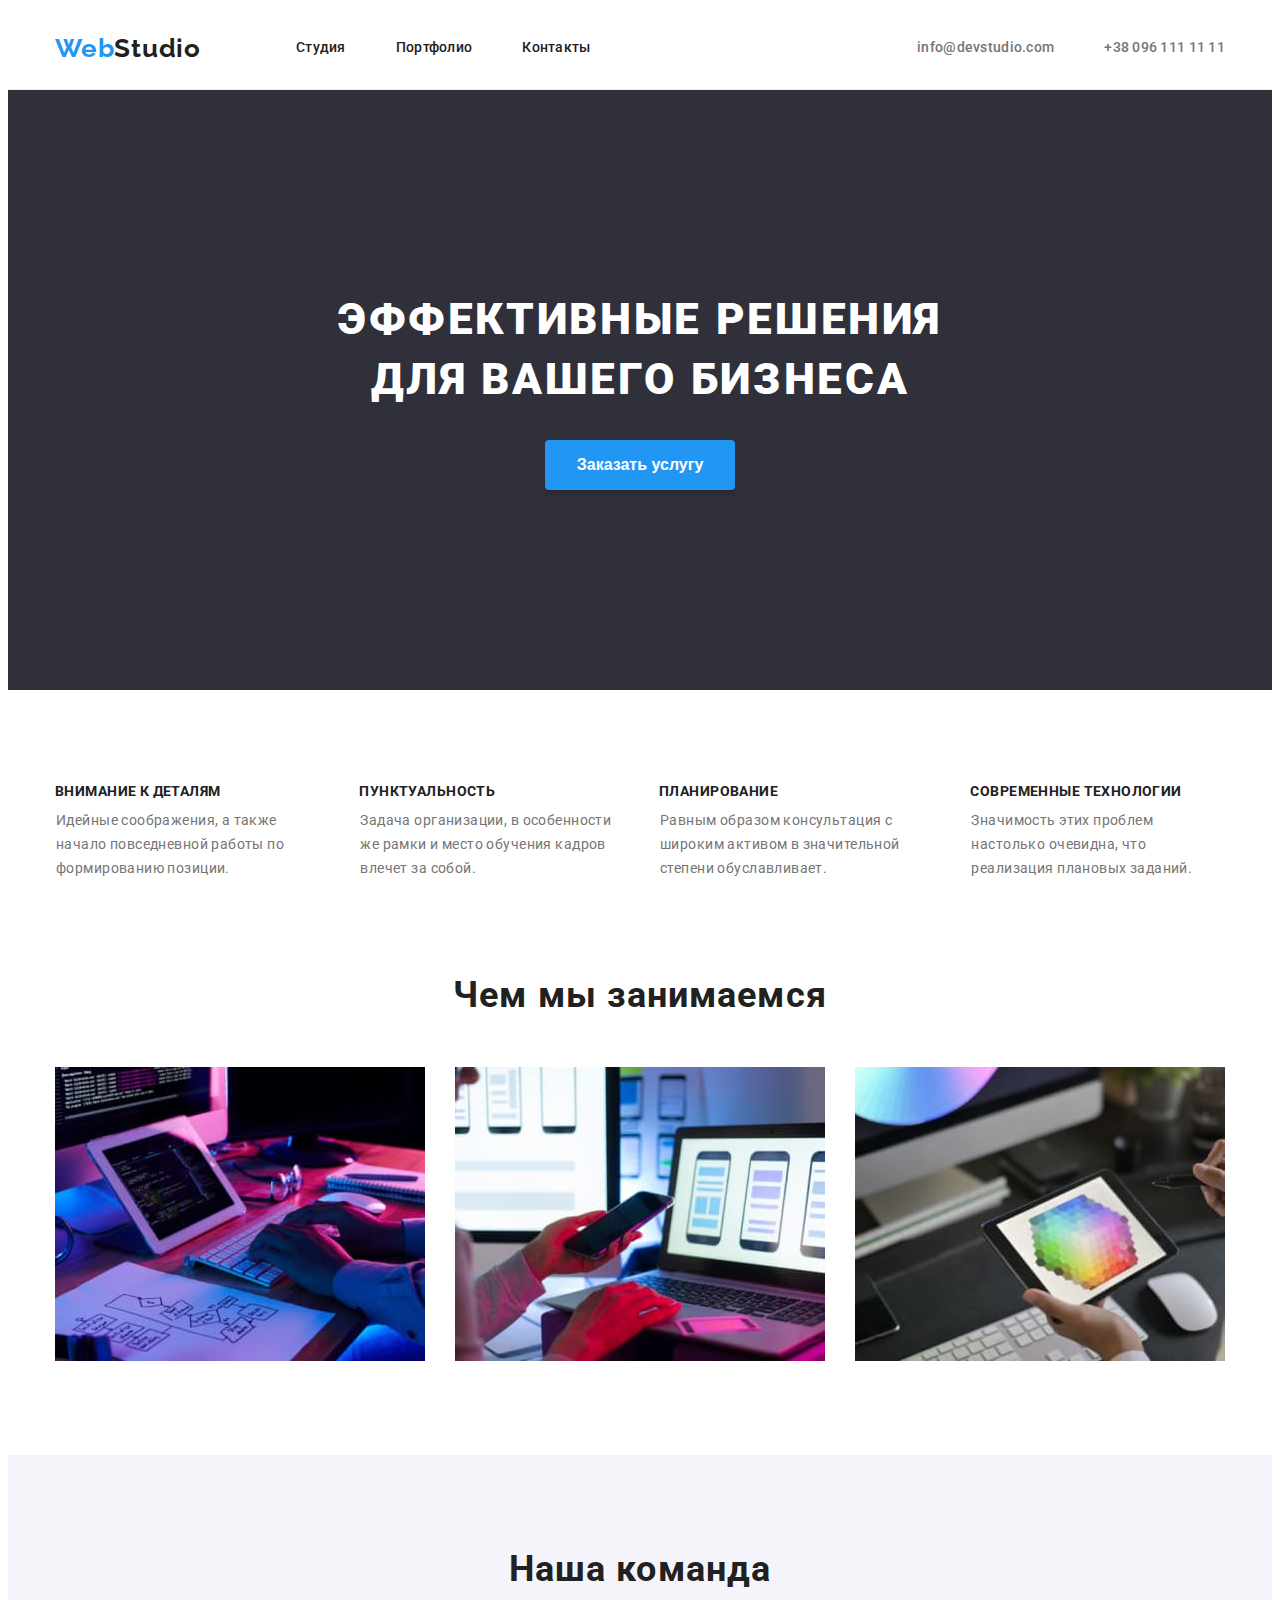
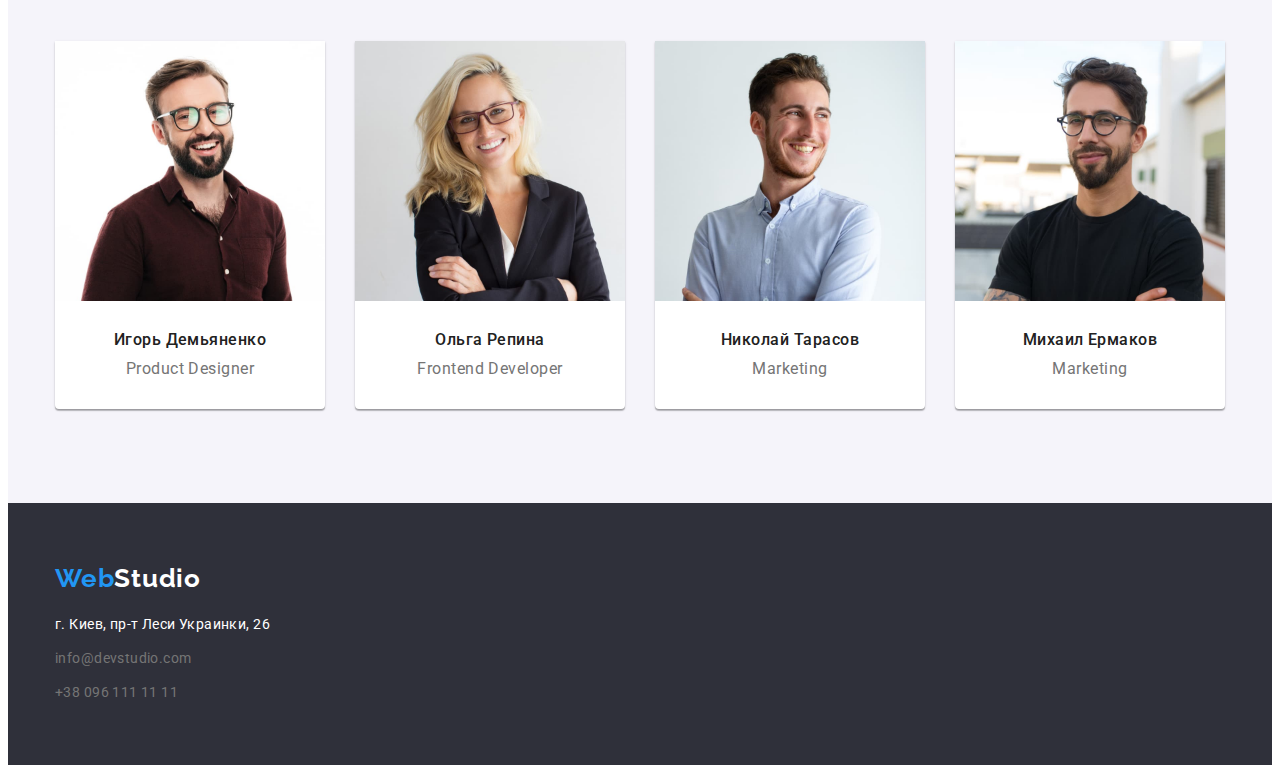
==== index.html @ 59907f2d "added files" ====
<!DOCTYPE html>
<html lang="ru">
<head>
    <meta charset="UTF-8">
    <meta http-equiv="X-UA-Compatible" content="IE=edge">
    <meta name="viewport" content="width=device-width, initial-scale=1.0">
    <title>Студия</title>
    <link rel="stylesheet" href="https://cdnjs.cloudflare.com/ajax/libs/modern-normalize/1.0.0/modern-normalize.min.css"
        integrity="sha512-ISS7cAi1PEhQ8jnbJpJZMd29NlhNj4AWYyLOSp2CE/CsHxTCu+r+t0D2yoJudVrd0/8fTVPUVDzY5Tvli75u/g=="
        crossorigin="anonymous" />
    <link href="https://fonts.googleapis.com/css2?family=Raleway:wght@700&family=Roboto:wght@400;500;700;900&display=swap"
        rel="stylesheet">
    <link rel="stylesheet" href="./css/styles.css">
</head>
<body class="body">
    <!----- HEADER ----->
    <header>
        <div class="header container">
            <nav class="nav">
                <a class="logo link" href="/">Web<span class="logo-studio">Studio</span></a>
                <ul class="nav-links list">
                    <li class="list"><a class="link" href="" class="active">Студия</a></li>
                    <li class="list"><a class="link" href="./portfolio.html">Портфолио</a></li>
                    <li class="list"><a class="link" href="#contacts">Контакты</a></li>   
                </ul>
            </nav>
            <ul class="header-contacts">
                <li class="list"><a class="link" href="mailto:info@devstudio.com">info@devstudio.com</a></li>
                <li class="list"><a class="link" href="tel:+380961111111">+38 096 111 11 11</a></li>
            </ul>
        </div>   
    </header>
    <main>
        <!----- HERO ----->
        <section class="section hero">
            <h1 class="hero-title">Эффективные решения <br /> для вашего бизнеса</h1>
            <button class="hero-button" type="button">Заказать услугу</button>
        </section>
        <!----- ADVANTAGES ----->
        <section class="section">
           <div class="container">
                <ul class="advantages list">
                    <li class="adv-list-description">
                        <h3>Внимание к деталям</h3>
                        <p>Идейные соображения, а также начало повседневной работы по формированию позиции.</p>
                    </li>
                    <li class="adv-list-description"> 
                        <h3>Пунктуальность</h3>
                        <p>Задача организации, в особенности же рамки и место обучения кадров влечет за собой.</p>
                    </li>
                    <li class="adv-list-description">
                        <h3>Планирование</h3>
                        <p>Равным образом консультация с широким активом в значительной степени обуславливает.</p>
                    </li>
                    <li class="adv-list-description">
                        <h3>Современные технологии</h3>
                        <p>Значимость этих проблем настолько очевидна, что реализация плановых заданий.</p>
                    </li>
                </ul>
                <section class="whatwedo">
                    <h2>Чем мы занимаемся</h2>
                    <ul class="activities list">
                        <li><img src="images/boxa.jpg" alt="Програмист работает в офисе" width="370"></li>
                        <li><img src="images/boxb.jpg" alt="Дизайнер создает интерфейс мобильного приложения" width="370"></li>
                        <li><img src="images/boxc.jpg" alt="Художник выбирает цвет на планшете" width="370"></li>
                    </ul>
                </section>
           </div>
        </section>
        <!----- TEAM ----->
        <section class="team section">
            <div class="container">
                <h2>Наша команда</h2>
                <ul class="members list">
                    <li class="member-card">
                        <img src="images/igor.jpg" alt="Фото Игоря Демьяненко" width="270">
                        <h3>Игорь Демьяненко</h3>
                        <p>Product Designer</p>
                    </li>
                    <li class="member-card">
                        <img src="images/olga.jpg" alt="Фото Ольги Репиной" width="270">
                        <h3>Ольга Репина</h3>
                        <p>Frontend Developer</p>
                    <li class="member-card">
                        <img src="images/nikolay.jpg" alt="Фото Николая Тарасова" width="270">
                        <h3>Николай Тарасов</h3>
                        <p>Marketing</p>
                    </li>
                    <li class="member-card">
                        <img src="images/michael.jpg" alt="Фото Михаила Ермакова" width="270">
                        <h3>Михаил Ермаков</h3>
                        <p>Marketing</p>
                    </li>
                </ul>
            </div>
        </section>
    </main>
    <!----- FOOTER ----->
    <footer class="footer" id="contacts">
        <div class="container">
            <a class="logo link" href="/">Web<span class="footer-logo-studio">Studio</span></a>
            <address class="address">г. Киев, пр-т Леси Украинки, 26</address>
            <ul class="footer-contacts list">
                <li class="mail-link"><a class="link" href="mailto:info@devstudio.com">info@devstudio.com</a></li>
                <li><a class="link" href="tel:+380961111111">+38 096 111 11 11</a></li>
            </ul>
        </div>    
    </footer>
</body>
</html>
---- css/styles.css ----
:root {
  --main-font-color: #212121;
  --alt-font-color: #757575;
  --brand-blue-color: #2196f3;
  --main-bg-color: #ffffff;
  --secondary-bg-color: #2f303a;
  --alt-bg-color: #f5f4fa;
}
h1,
h2,
h3,
h4,
h5,
h6,
p {
  margin: 0;
}
ul {
  margin: 0;
  padding: 0;
}
img {
  display: block;
}
.list {
  list-style: none;
}
.link {
  color: var(--main-font-color);
  text-decoration: none;
}
.body {
  font-family: Roboto, sans-serif;
  color: var(--main-font-color);
  background-color: var(--main-bg-color);
}
.container {
  width: 1200px;
  margin: 0 auto;
  box-sizing: border-box;
  padding: 0 15px;
}
.section {
  padding: 94px 0;
}

/* ============ HEADER ============ */
header {
  padding: 25px 0;
  border-bottom: 1px solid #ececec;
}
.header {
  font-weight: 500;
  font-size: 14px;
  line-height: 1.14;
  letter-spacing: 0.02em;
  display: flex;
  justify-content: space-between;
}
.logo {
  font-family: Raleway, sans-serif;
  font-style: normal;
  font-weight: bold;
  font-size: 26px;
  line-height: 1.19;
  letter-spacing: 0.03em;
  color: var(--brand-blue-color);
  margin-right: 95px;
}
.header .list {
  display: flex;
  align-items: center;
}
.logo-studio,
.nav-links {
  color: var(--main-font-color);
}
.nav-links .list:not(:last-child) {
  margin-right: 50px;
}
.nav,
.nav-links,
.header-contacts {
  display: flex;
}
.header-contacts .link {
  color: var(--alt-font-color);
}
.header-contacts .list:not(:first-child) {
  margin-left: 50px;
}
.nav-links :hover,
:focus,
.header-contacts :hover,
:focus {
  color: var(--brand-blue-color);
}
.active {
  color: var(--brand-blue-color);
}

/* ============ HERO ============ */
.hero {
  color: var(--main-bg-color);
  background: var(--secondary-bg-color);
  padding: 200px 0;
  display: flex;
  flex-direction: column;
  align-items: center;
}
.hero-title {
  font-weight: 900;
  font-size: 44px;
  line-height: 1.36;
  text-align: center;
  letter-spacing: 0.06em;
  text-transform: uppercase;
  margin-bottom: 30px;
}
.hero-button {
  background: var(--brand-blue-color);
  color: var(--main-bg-color);
  font-weight: bold;
  font-size: 16px;
  line-height: 1.87;
  padding: 10px 32px;
  box-shadow: 0px 4px 4px rgba(0, 0, 0, 0.15);
  border: none;
  border-radius: 4px;
  cursor: pointer;
}

/* ============ ADVANTAGES ============ */

.advantages h3 {
  font-weight: bold;
  font-size: 14px;
  line-height: 1.14;
  letter-spacing: 0.03em;
  text-transform: uppercase;
  margin-bottom: 10px;
}
.adv-list-description p {
  padding: 0 1px;
}
.whatwedo h2 {
  font-weight: bold;
  font-size: 36px;
  line-height: 1.16;
  letter-spacing: 0.03em;
  text-align: center;
  margin-bottom: 50px;
}
.advantages p {
  font-size: 14px;
  line-height: 1.71;
  letter-spacing: 0.03em;
  color: var(--alt-font-color);
}
.adv-list-description:not(:last-child) {
  margin-right: 30px;
}
.advantages {
  display: flex;
  margin-bottom: 94px;
}
.activities {
  display: flex;
  justify-content: space-between;
}

/* ============ TEAM ============ */

.team {
  background-color: var(--alt-bg-color);
}
.team h2 {
  font-weight: bold;
  font-size: 36px;
  line-height: 1.16;
  letter-spacing: 0.03em;
  text-align: center;
  margin-bottom: 50px;
}
.team h3 {
  font-weight: 500;
  font-size: 16px;
  line-height: 1.18;
  letter-spacing: 0.03em;
  margin-bottom: 10px;
}
.team p {
  font-weight: normal;
  font-size: 16px;
  line-height: 1.18;
  letter-spacing: 0.03em;
  color: var(--alt-font-color);
  margin-bottom: 30px;
}
.members {
  display: flex;
  justify-content: space-between;
}
.member-card {
  text-align: center;
  background-color: var(--main-bg-color);
  box-shadow: 0px 1px 3px rgba(0, 0, 0, 0.12), 0px 1px 1px rgba(0, 0, 0, 0.14),
    0px 2px 1px rgba(0, 0, 0, 0.2);
  border-radius: 0px 0px 4px 4px;
}
.member-card img {
  margin-bottom: 30px;
}

/* ============ FOOTER ============ */

.footer {
  background-color: var(--secondary-bg-color);
  padding: 60px 0;
}
.footer-logo-studio {
  color: var(--main-bg-color);
}
.address {
  margin-top: 20px;
  margin-bottom: 10px;
}
.mail-link {
  margin-bottom: 10px;
}
.address,
.footer-contacts {
  font-size: 14px;
  line-height: 1.71;
  letter-spacing: 0.03em;
  font-style: normal;
  color: var(--main-bg-color);
}
.footer-contacts a {
  color: var(--alt-font-color);
}
.footer-contacts :hover,
:focus {
  color: var(--brand-blue-color);
}

/* ============ PORTFOLIO ============ */

.portfolio-title {
  position: absolute;
  width: 1px;
  height: 1px;
  margin: -1px;
  border: 0;
  padding: 0;
  clip: rect(0 0 0 0);
  overflow: hidden;
}
.filter-item :hover,
:focus {
  font-family: inherit;
  color: var(--main-bg-color);
  background-color: var(--brand-blue-color);
  cursor: pointer;
}
.filter-item:not(:last-child) {
  margin-right: 8px;
  margin-bottom: 50px;
}
.filter-button {
  padding: 6px 22px;
  border: none;
  border-radius: 4px;
}
.portfolio-fiter {
  display: flex;
  justify-content: center;
  box-sizing: border-box;
  border-radius: 4px;
  padding: 6px 22px;
}
.portfolio-cards h2 {
  font-weight: bold;
  font-size: 18px;
  line-height: 2;
  text-align: left;
  letter-spacing: 0.06em;
  margin-bottom: 4px;
}
.portfolio-cards p {
  font-size: 16px;
  line-height: 1.87;
  letter-spacing: 0.03em;
  color: var(--alt-font-color);
}
.card-description {
  border: 1px solid #eeeeee;
  border-top: none;
  padding: 20px 24px;
}
.portfolio-cards {
  display: flex;
  flex-wrap: wrap;
  margin-top: -30px;
  margin-left: -30px;
}
.container .gallery {
  margin-top: 30px;
  margin-left: 30px;
  flex-basis: calc(100% / 3 - 30px);
}
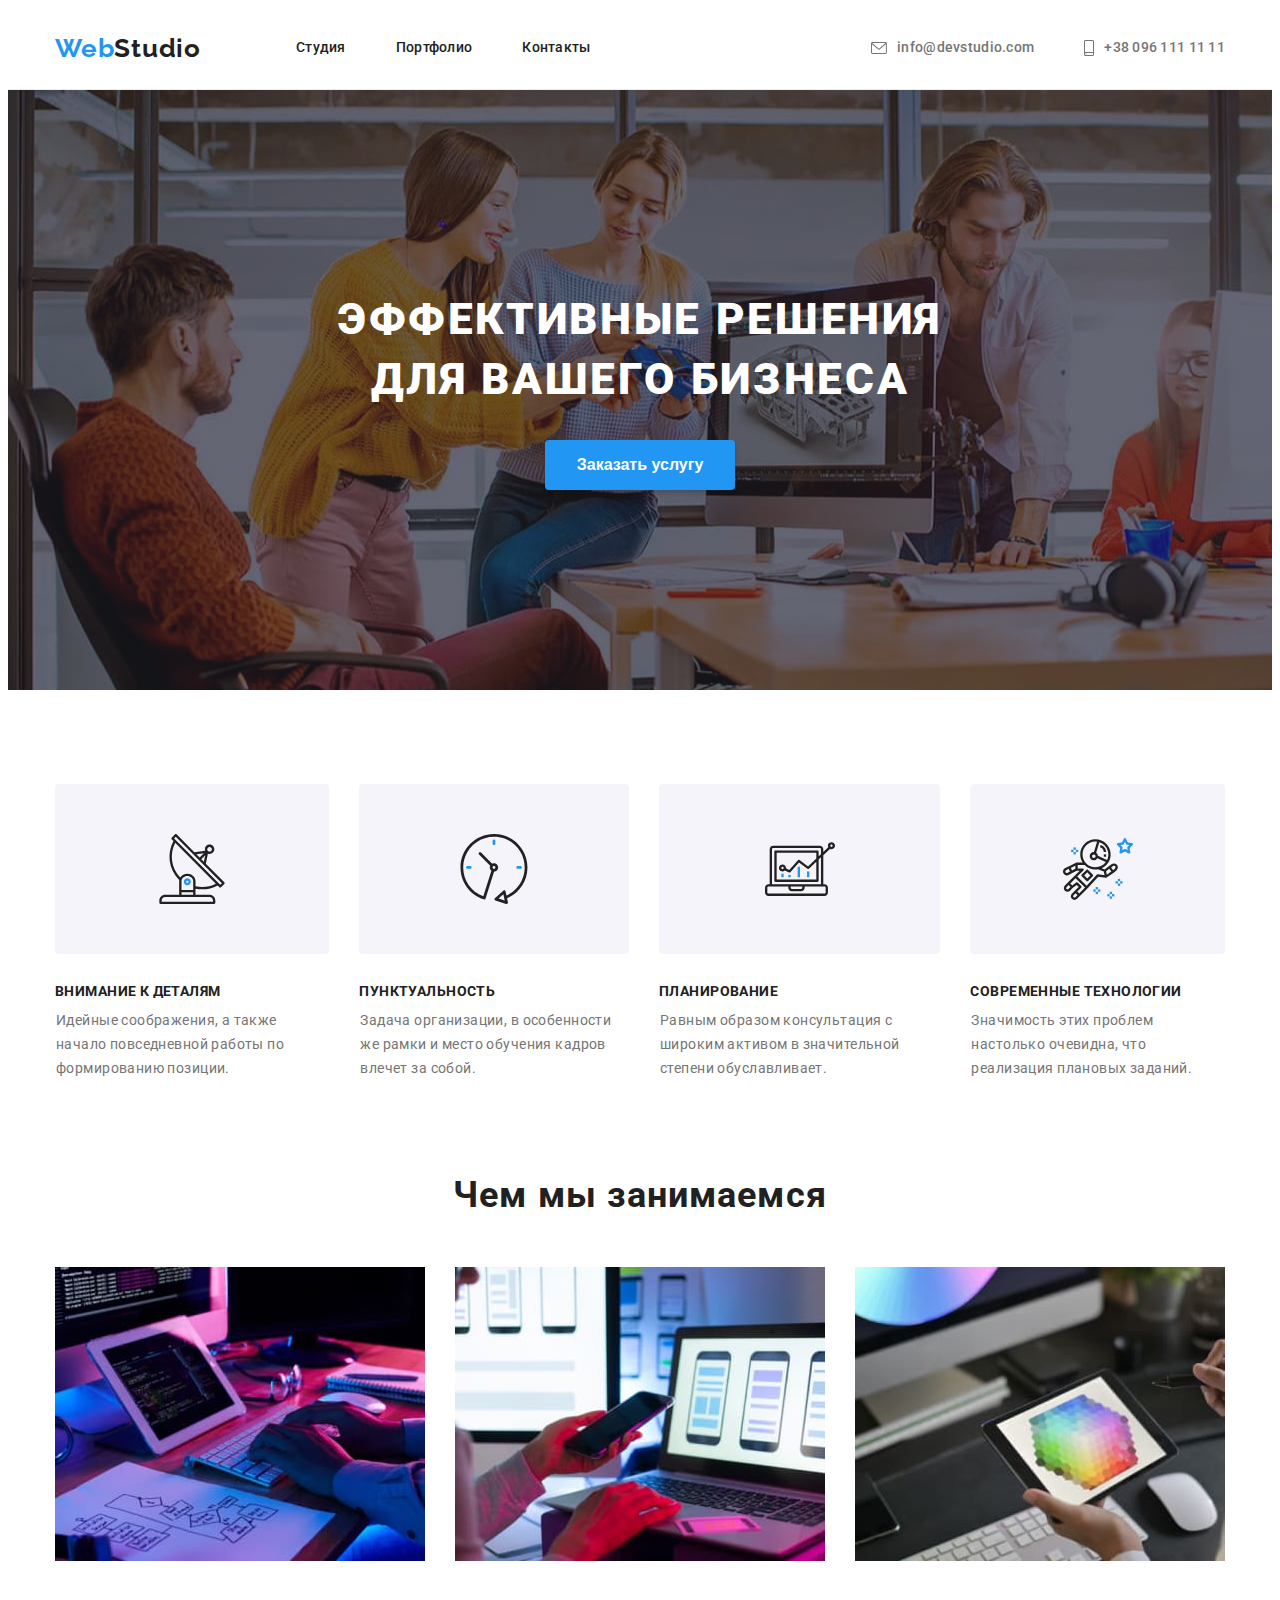
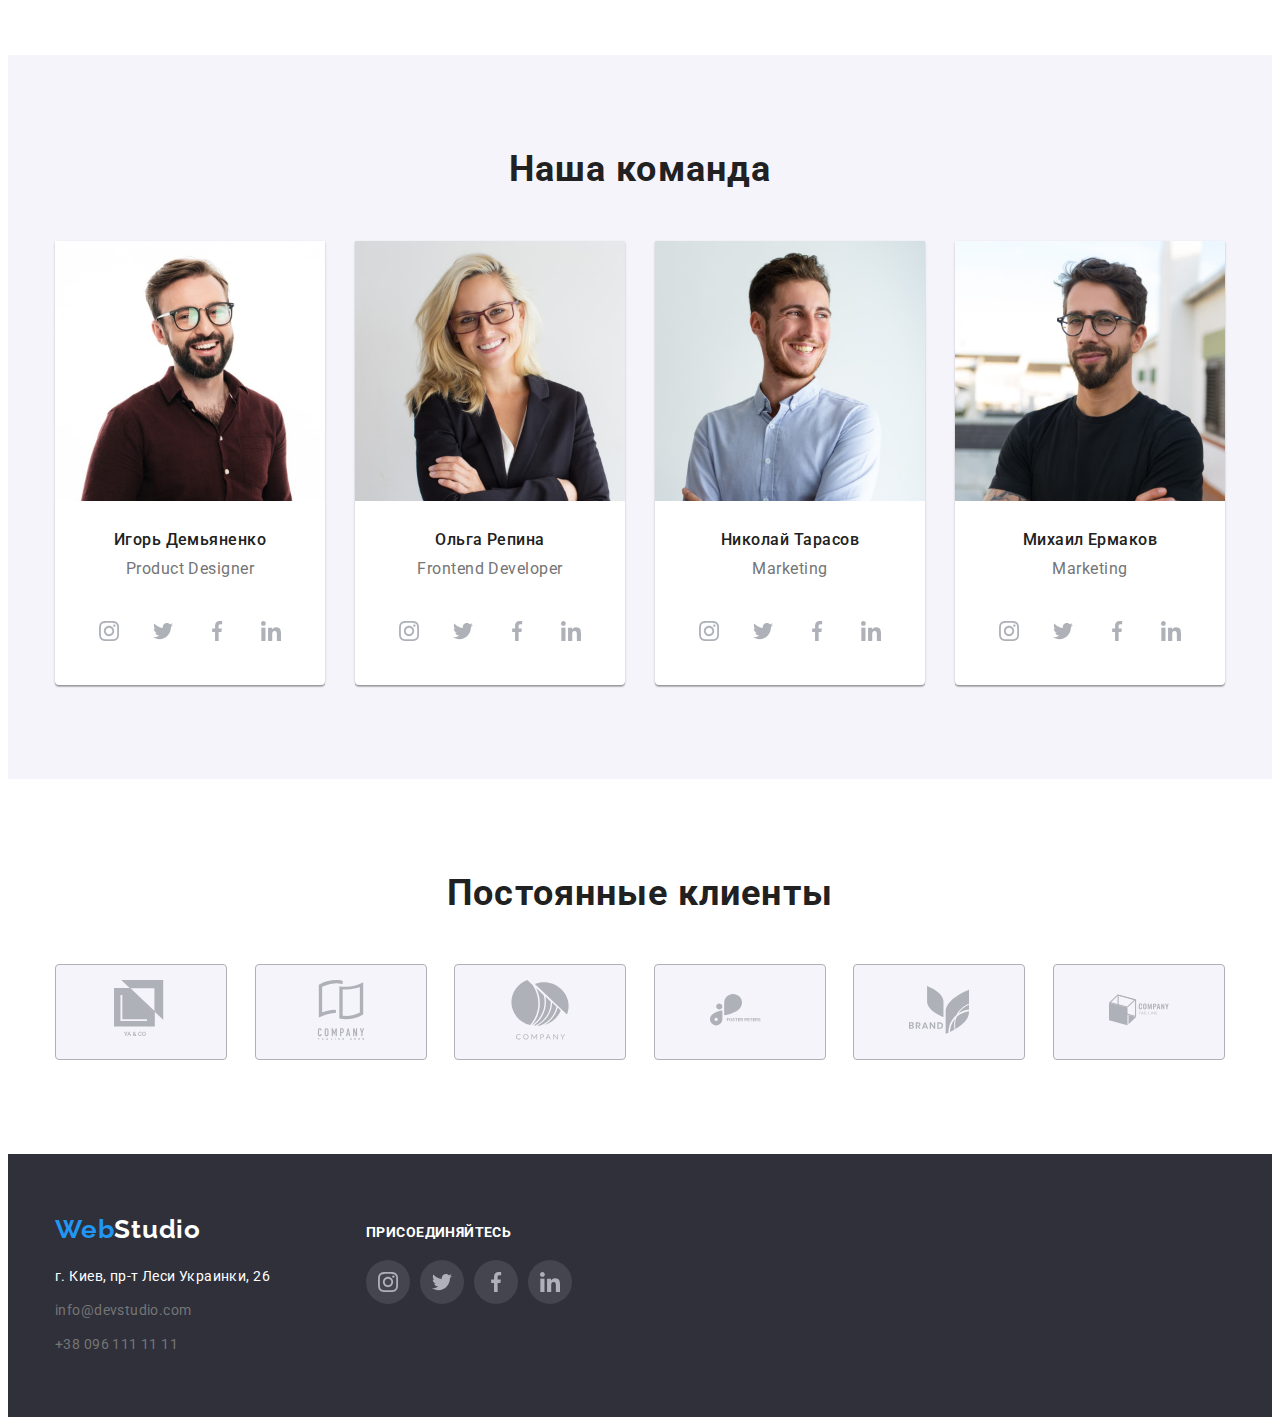
==== commit c9e8db20: "added svg" ====
--- a/index.html
+++ b/index.html
@@ -19,46 +19,82 @@
             <nav class="nav">
                 <a class="logo link" href="/">Web<span class="logo-studio">Studio</span></a>
                 <ul class="nav-links list">
-                    <li class="list"><a class="link" href="" class="active">Студия</a></li>
-                    <li class="list"><a class="link" href="./portfolio.html">Портфолио</a></li>
-                    <li class="list"><a class="link" href="#contacts">Контакты</a></li>   
+                    <li class="list"><a class="nav-item-link link" href="" class="active">Студия</a></li>
+                    <li class="list"><a class="nav-item-link link" href="./portfolio.html">Портфолио</a></li>
+                    <li class="list"><a class="nav-item-link link" href="#contacts">Контакты</a></li>   
                 </ul>
             </nav>
             <ul class="header-contacts">
-                <li class="list"><a class="link" href="mailto:info@devstudio.com">info@devstudio.com</a></li>
-                <li class="list"><a class="link" href="tel:+380961111111">+38 096 111 11 11</a></li>
+                <li class="list header-contacts-item">
+                    <a class="header-contacts-link link" href="mailto:info@devstudio.com">
+                        <svg class="header-contacts-icon" width="16" height="12">
+                            <use href="./images/sprite.svg#icon-envelope"></use>
+                        </svg>
+                        info@devstudio.com
+                    </a>
+                </li>
+                <li class="list">
+                    <a class="header-contacts-link link" href="tel:+380961111111">
+                        <svg class="header-contacts-icon" width="10" height="16">
+                            <use href="./images/sprite.svg#icon-smartphone"></use>
+                        </svg>
+                        +38 096 111 11 11
+                    </a>
+                </li>
             </ul>
         </div>   
-    </header>
+    </header> 
     <main>
         <!----- HERO ----->
         <section class="section hero">
-            <h1 class="hero-title">Эффективные решения <br /> для вашего бизнеса</h1>
-            <button class="hero-button" type="button">Заказать услугу</button>
+            <div class="container">
+                <h1 class="hero-title">Эффективные решения <br /> для вашего бизнеса</h1>
+                <button class="hero-button" type="button">Заказать услугу</button>
+            </div>          
         </section>
         <!----- ADVANTAGES ----->
         <section class="section">
            <div class="container">
                 <ul class="advantages list">
-                    <li class="adv-list-description">
+                    <li class="adv-list-item">
+                        <div class="adv-thumb">
+                            <svg class="adv-icon" width="70" hight="70">
+                                <use href="./images/sprite.svg#icon-antenna" ></use>
+                            </svg>
+                        </div>
                         <h3>Внимание к деталям</h3>
-                        <p>Идейные соображения, а также начало повседневной работы по формированию позиции.</p>
-                    </li>
-                    <li class="adv-list-description"> 
+                        <p>Идейные соображения, а также начало повседневной работы по формированию позиции.</p>                       
+                    </li>
+                    <li class="adv-list-item">
+                        <div class="adv-thumb">
+                            <svg class="adv-icon" width="70" hight="70">
+                                <use href="./images/sprite.svg#icon-clock" ></use>
+                            </svg>
+                        </div> 
                         <h3>Пунктуальность</h3>
                         <p>Задача организации, в особенности же рамки и место обучения кадров влечет за собой.</p>
                     </li>
-                    <li class="adv-list-description">
+                    <li class="adv-list-item">
+                        <div class="adv-thumb">
+                            <svg class="adv-icon" width="70" hight="70">
+                                <use href="./images/sprite.svg#icon-diagram" ></use>
+                            </svg>
+                        </div>
                         <h3>Планирование</h3>
                         <p>Равным образом консультация с широким активом в значительной степени обуславливает.</p>
                     </li>
-                    <li class="adv-list-description">
+                    <li class="adv-list-item">
+                        <div class="adv-thumb">
+                            <svg class="adv-icon" width="70" hight="70">
+                                <use href="./images/sprite.svg#icon-astronaut" ></use>
+                            </svg>
+                        </div>
                         <h3>Современные технологии</h3>
                         <p>Значимость этих проблем настолько очевидна, что реализация плановых заданий.</p>
                     </li>
                 </ul>
-                <section class="whatwedo">
-                    <h2>Чем мы занимаемся</h2>
+                <section>
+                    <h2 class="section-title">Чем мы занимаемся</h2>
                     <ul class="activities list">
                         <li><img src="images/boxa.jpg" alt="Програмист работает в офисе" width="370"></li>
                         <li><img src="images/boxb.jpg" alt="Дизайнер создает интерфейс мобильного приложения" width="370"></li>
@@ -70,26 +106,216 @@
         <!----- TEAM ----->
         <section class="team section">
             <div class="container">
-                <h2>Наша команда</h2>
+                <h2 class="section-title">Наша команда</h2>
                 <ul class="members list">
                     <li class="member-card">
                         <img src="images/igor.jpg" alt="Фото Игоря Демьяненко" width="270">
                         <h3>Игорь Демьяненко</h3>
                         <p>Product Designer</p>
+                        <ul class="social list">
+                            <li class="social-list-item">
+                                <div class="social-thumb">
+                                    <a href="" class="social-item-link">
+                                        <svg class="social-link-icon">
+                                            <use href="./images/sprite.svg#icon-instagram"></use>
+                                        </svg>
+                                    </a>
+                                </div>                              
+                            </li>
+                            <li class="social-list-item">
+                                <a href="" class="social-item-link">
+                                    <svg class="social-link-icon">
+                                        <use href="./images/sprite.svg#icon-twitter"></use>
+                                    </svg>
+                                </a>
+                            </li>
+                            <li class="social-list-item">
+                                <a href="" class="social-item-link">
+                                    <svg class="social-link-icon">
+                                        <use href="./images/sprite.svg#icon-facebook"></use>
+                                    </svg>
+                                </a>
+                            </li>
+                            <li class="social-list-item">
+                                <a href="" class="social-item-link">
+                                    <svg class="social-link-icon">
+                                        <use href="./images/sprite.svg#icon-linkedin"></use>
+                                    </svg>
+                                </a>
+                            </li>
+                        </ul>
                     </li>
                     <li class="member-card">
                         <img src="images/olga.jpg" alt="Фото Ольги Репиной" width="270">
                         <h3>Ольга Репина</h3>
                         <p>Frontend Developer</p>
+                        <ul class="social list">
+                            <li class="social-list-item">
+                                <div class="social-thumb">
+                                    <a href="" class="social-item-link">
+                                        <svg class="social-link-icon">
+                                            <use href="./images/sprite.svg#icon-instagram"></use>
+                                        </svg>
+                                    </a>
+                                </div>
+                            </li>
+                            <li class="social-list-item">
+                                <a href="" class="social-item-link">
+                                    <svg class="social-link-icon">
+                                        <use href="./images/sprite.svg#icon-twitter"></use>
+                                    </svg>
+                                </a>
+                            </li>
+                            <li class="social-list-item">
+                                <a href="" class="social-item-link">
+                                    <svg class="social-link-icon">
+                                        <use href="./images/sprite.svg#icon-facebook"></use>
+                                    </svg>
+                                </a>
+                            </li>
+                            <li class="social-list-item">
+                                <a href="" class="social-item-link">
+                                    <svg class="social-link-icon">
+                                        <use href="./images/sprite.svg#icon-linkedin"></use>
+                                    </svg>
+                                </a>
+                            </li>
+                        </ul>
                     <li class="member-card">
                         <img src="images/nikolay.jpg" alt="Фото Николая Тарасова" width="270">
                         <h3>Николай Тарасов</h3>
                         <p>Marketing</p>
+                        <ul class="social list">
+                            <li class="social-list-item">
+                                <div class="social-thumb">
+                                    <a href="" class="social-item-link">
+                                        <svg class="social-link-icon">
+                                            <use href="./images/sprite.svg#icon-instagram"></use>
+                                        </svg>
+                                    </a>
+                                </div>
+                            </li>
+                            <li class="social-list-item">
+                                <a href="" class="social-item-link">
+                                    <svg class="social-link-icon">
+                                        <use href="./images/sprite.svg#icon-twitter"></use>
+                                    </svg>
+                                </a>
+                            </li>
+                            <li class="social-list-item">
+                                <a href="" class="social-item-link">
+                                    <svg class="social-link-icon">
+                                        <use href="./images/sprite.svg#icon-facebook"></use>
+                                    </svg>
+                                </a>
+                            </li>
+                            <li class="social-list-item">
+                                <a href="" class="social-item-link">
+                                    <svg class="social-link-icon">
+                                        <use href="./images/sprite.svg#icon-linkedin"></use>
+                                    </svg>
+                                </a>
+                            </li>
+                        </ul>
                     </li>
                     <li class="member-card">
                         <img src="images/michael.jpg" alt="Фото Михаила Ермакова" width="270">
                         <h3>Михаил Ермаков</h3>
                         <p>Marketing</p>
+                        <ul class="social list">
+                            <li class="social-list-item">
+                                <div class="social-thumb">
+                                    <a href="" class="social-item-link">
+                                        <svg class="social-link-icon">
+                                            <use href="./images/sprite.svg#icon-instagram"></use>
+                                        </svg>
+                                    </a>
+                                </div>
+                            </li>
+                            <li class="social-list-item">
+                                <a href="" class="social-item-link">
+                                    <svg class="social-link-icon">
+                                        <use href="./images/sprite.svg#icon-twitter"></use>
+                                    </svg>
+                                </a>
+                            </li>
+                            <li class="social-list-item">
+                                <a href="" class="social-item-link">
+                                    <svg class="social-link-icon">
+                                        <use href="./images/sprite.svg#icon-facebook"></use>
+                                    </svg>
+                                </a>
+                            </li>
+                            <li class="social-list-item">
+                                <a href="" class="social-item-link">
+                                    <svg class="social-link-icon">
+                                        <use href="./images/sprite.svg#icon-linkedin"></use>
+                                    </svg>
+                                </a>
+                            </li>
+                        </ul>
+                    </li>
+                </ul>
+            </div>
+        </section>
+        <!----- CLIENTS ----->
+        <section class="clients section">
+            <div class="container">
+                <h2 class="section-title">Постоянные клиенты</h2>
+                <ul class="clients-list list">
+                    <li class="clients-item">
+                        <a href="" class="clients-item-company">
+                            <div class="clients-thumb">
+                                <svg class="clients-icon" width="49" height="44">
+                                    <use href="./images/sprite.svg#icon-logo1"></use>
+                                </svg>
+                            </div>
+                        </a>
+                    </li>
+                    <li class="clients-item">
+                        <a href="" class="clients-item-company">
+                            <div class="clients-thumb">
+                                <svg class="clients-icon" width="40" height="52">
+                                    <use href="./images/sprite.svg#icon-logo2"></use>
+                                </svg>
+                            </div>
+                        </a>
+                    </li>
+                    <li class="clients-item">
+                        <a href="" class="clients-item-company">
+                            <div class="clients-thumb">
+                                <svg class="clients-icon" width="41" height="43">
+                                    <use href="./images/sprite.svg#icon-logo3"></use>
+                                </svg>
+                            </div>
+                        </a>
+                    </li>
+                    <li class="clients-item">
+                        <a href="" class="clients-item-company">
+                            <div class="clients-thumb">
+                                <svg class="clients-icon" width="25" height="25">
+                                    <use href="./images/sprite.svg#icon-logo4"></use>
+                                </svg>
+                            </div>
+                        </a>
+                    </li>
+                    <li class="clients-item">
+                        <a href="" class="clients-item-company">
+                            <div class="clients-thumb">
+                                <svg class="clients-icon" width="59" height="47">
+                                    <use href="./images/sprite.svg#icon-logo5"></use>
+                                </svg>
+                            </div>
+                        </a>
+                    </li>
+                    <li class="clients-item">
+                        <a href="" class="clients-item-company">
+                            <div class="clients-thumb">
+                                <svg class="clients-icon" width="88" height="45">
+                                    <use href="./images/sprite.svg#icon-logo6"></use>
+                                </svg>
+                            </div>
+                        </a>
                     </li>
                 </ul>
             </div>
@@ -98,13 +324,56 @@
     <!----- FOOTER ----->
     <footer class="footer" id="contacts">
         <div class="container">
-            <a class="logo link" href="/">Web<span class="footer-logo-studio">Studio</span></a>
-            <address class="address">г. Киев, пр-т Леси Украинки, 26</address>
-            <ul class="footer-contacts list">
-                <li class="mail-link"><a class="link" href="mailto:info@devstudio.com">info@devstudio.com</a></li>
-                <li><a class="link" href="tel:+380961111111">+38 096 111 11 11</a></li>
-            </ul>
-        </div>    
+            <div>
+                <a class="logo link" href="/">Web<span class="footer-logo-studio">Studio</span></a>
+                <address class="address">г. Киев, пр-т Леси Украинки, 26</address>
+                <ul class="footer-contacts list">
+                    <li class="mail-link"><a class="link" href="mailto:info@devstudio.com">info@devstudio.com</a></li>
+                    <li><a class="link" href="tel:+380961111111">+38 096 111 11 11</a></li>
+                </ul>
+            </div>
+            <div class="footer-socials">
+                <p class="footer-join">присоединяйтесь</p>
+                <ul class="social-footer list">
+                    <li class="social-footer-item">
+                        <div class="social-footer-thumb">
+                            <a href="" class="social-footer-link">
+                                <svg class="social-link-icon">
+                                    <use href="./images/sprite.svg#icon-instagram"></use>
+                                </svg>
+                            </a>
+                        </div>
+                    </li>
+                    <li class="social-footer-item">
+                        <div class="social-footer-thumb">
+                            <a href="" class="social-footer-link">
+                                <svg class="social-link-icon">
+                                    <use href="./images/sprite.svg#icon-twitter"></use>
+                                </svg>
+                            </a>
+                        </div>
+                    </li>
+                    <li class="social-footer-item">
+                        <div class="social-footer-thumb">
+                            <a href="" class="social-footer-link">
+                                <svg class="social-link-icon">
+                                    <use href="./images/sprite.svg#icon-facebook"></use>
+                                </svg>
+                            </a>
+                        </div>
+                    </li>
+                    <li class="social-footer-item">
+                        <div class="social-footer-thumb">
+                            <a href="" class="social-footer-link">
+                                <svg class="social-link-icon">
+                                    <use href="./images/sprite.svg#icon-linkedin"></use>
+                                </svg>
+                            </a>
+                        </div>
+                    </li>
+                </ul>
+            </div>
+        </div>       
     </footer>
 </body>
 </html>--- a/css/styles.css
+++ b/css/styles.css
@@ -85,28 +85,46 @@
 }
 .header-contacts .link {
   color: var(--alt-font-color);
+  fill: var(--alt-font-color);
 }
 .header-contacts .list:not(:first-child) {
   margin-left: 50px;
 }
-.nav-links :hover,
-:focus,
-.header-contacts :hover,
-:focus {
+.nav-item-link:hover,
+.nav-item-link:focus {
   color: var(--brand-blue-color);
+}
+.header-contacts-link:hover,
+.header-contacts-link:focus {
+  color: var(--brand-blue-color);
+  fill: var(--brand-blue-color);
+  text-decoration: underline;
 }
 .active {
   color: var(--brand-blue-color);
 }
+.header-contacts-link {
+  display: flex;
+  justify-content: center;
+  align-items: center;
+}
+.header-contacts-icon {
+  margin-right: 10px;
+}
 
 /* ============ HERO ============ */
+
 .hero {
   color: var(--main-bg-color);
-  background: var(--secondary-bg-color);
+  background-color: var(--secondary-bg-color);
+  background-image: linear-gradient(
+      rgba(47, 48, 58, 0.4),
+      rgba(47, 48, 58, 0.4)
+    ),
+    url(../images/hero/hero-bg.jpg);
+  background-size: cover;
+  background-repeat: no-repeat;
   padding: 200px 0;
-  display: flex;
-  flex-direction: column;
-  align-items: center;
 }
 .hero-title {
   font-weight: 900;
@@ -128,6 +146,8 @@
   border: none;
   border-radius: 4px;
   cursor: pointer;
+  display: block;
+  margin: 0 auto;
 }
 
 /* ============ ADVANTAGES ============ */
@@ -140,10 +160,20 @@
   text-transform: uppercase;
   margin-bottom: 10px;
 }
-.adv-list-description p {
+.adv-list-item p {
   padding: 0 1px;
 }
-.whatwedo h2 {
+.adv-icon {
+  display: flex;
+  height: 170px;
+  margin: 0 auto;
+}
+.adv-thumb {
+  border-radius: 4px;
+  margin-bottom: 30px;
+  background-color: var(--alt-bg-color);
+}
+.section-title {
   font-weight: bold;
   font-size: 36px;
   line-height: 1.16;
@@ -157,7 +187,7 @@
   letter-spacing: 0.03em;
   color: var(--alt-font-color);
 }
-.adv-list-description:not(:last-child) {
+.adv-list-item:not(:last-child) {
   margin-right: 30px;
 }
 .advantages {
@@ -173,14 +203,6 @@
 
 .team {
   background-color: var(--alt-bg-color);
-}
-.team h2 {
-  font-weight: bold;
-  font-size: 36px;
-  line-height: 1.16;
-  letter-spacing: 0.03em;
-  text-align: center;
-  margin-bottom: 50px;
 }
 .team h3 {
   font-weight: 500;
@@ -211,12 +233,74 @@
 .member-card img {
   margin-bottom: 30px;
 }
+.social-link-icon {
+  width: 20px;
+  height: 20px;
+}
+.social {
+  display: flex;
+  justify-content: space-between;
+  padding-left: 32px;
+  padding-right: 32px;
+}
+.social-item-link {
+  display: flex;
+  justify-content: center;
+  align-items: center;
+  width: 44px;
+  height: 44px;
+  border-radius: 50%;
+}
+.social-thumb {
+  padding-bottom: 32px;
+}
+.social-link-icon {
+  fill: #afb1b8;
+}
+.social-item-link:hover .social-link-icon,
+.social-item-link:focus .social-link-icon {
+  fill: var(--main-bg-color);
+}
+.social-item-link:hover,
+.clients-item-link:focus {
+  background-color: var(--brand-blue-color);
+}
+
+/* ============ CLIENTS ============ */
+
+.clients-icon {
+  width: 170px;
+  height: 60px;
+}
+.clients-thumb {
+  border-radius: 4px;
+  display: block;
+  background-color: var(--alt-bg-color);
+  padding-top: 15px;
+  padding-bottom: 15px;
+  border: 1px solid #afb1b8;
+}
+.clients-list {
+  display: flex;
+  justify-content: space-between;
+}
+.clients-item-company {
+  fill: #afb1b8;
+}
+.clients-thumb:hover,
+.clients-thumb:focus {
+  fill: var(--brand-blue-color);
+  border-color: var(--brand-blue-color);
+}
 
 /* ============ FOOTER ============ */
 
 .footer {
   background-color: var(--secondary-bg-color);
   padding: 60px 0;
+}
+.footer .container {
+  display: flex;
 }
 .footer-logo-studio {
   color: var(--main-bg-color);
@@ -242,6 +326,46 @@
 .footer-contacts :hover,
 :focus {
   color: var(--brand-blue-color);
+}
+.footer-socials {
+  display: block;
+  margin-left: 70px;
+}
+.footer-join {
+  font-weight: bold;
+  font-size: 14px;
+  line-height: 1, 14;
+  letter-spacing: 0.03em;
+  text-transform: uppercase;
+  color: var(--main-bg-color);
+  margin-bottom: 20px;
+}
+.social-footer {
+  display: flex;
+  justify-content: space-between;
+}
+.social-footer-link {
+  display: flex;
+  justify-content: center;
+  align-items: center;
+  width: 44px;
+  height: 44px;
+  border-radius: 50%;
+  background-color: rgba(255, 255, 255, 0.1);
+}
+.social-footer-item:not(:last-child) {
+  margin-right: 10px;
+}
+.footer-socials {
+  padding-top: 10px;
+}
+.social-footer-link:hover .social-link-icon,
+.social-item-link:focus .social-link-icon {
+  fill: var(--main-bg-color);
+}
+.social-footer-link:hover,
+.clients-footer-link:focus {
+  background-color: var(--brand-blue-color);
 }
 
 /* ============ PORTFOLIO ============ */
@@ -300,12 +424,19 @@
 }
 .portfolio-cards {
   display: flex;
+  justify-content: space-between;
   flex-wrap: wrap;
   margin-top: -30px;
   margin-left: -30px;
 }
 .container .gallery {
   margin-top: 30px;
-  margin-left: 30px;
+  margin-left: 29px;
   flex-basis: calc(100% / 3 - 30px);
 }
+.gallery-card:hover {
+  border: 1px solid #eeeeee;
+  display: block;
+  box-shadow: 0px 1px 1px rgba(0, 0, 0, 0.12), 0px 4px 4px rgba(0, 0, 0, 0.06),
+    1px 4px 6px rgba(0, 0, 0, 0.16);
+}
